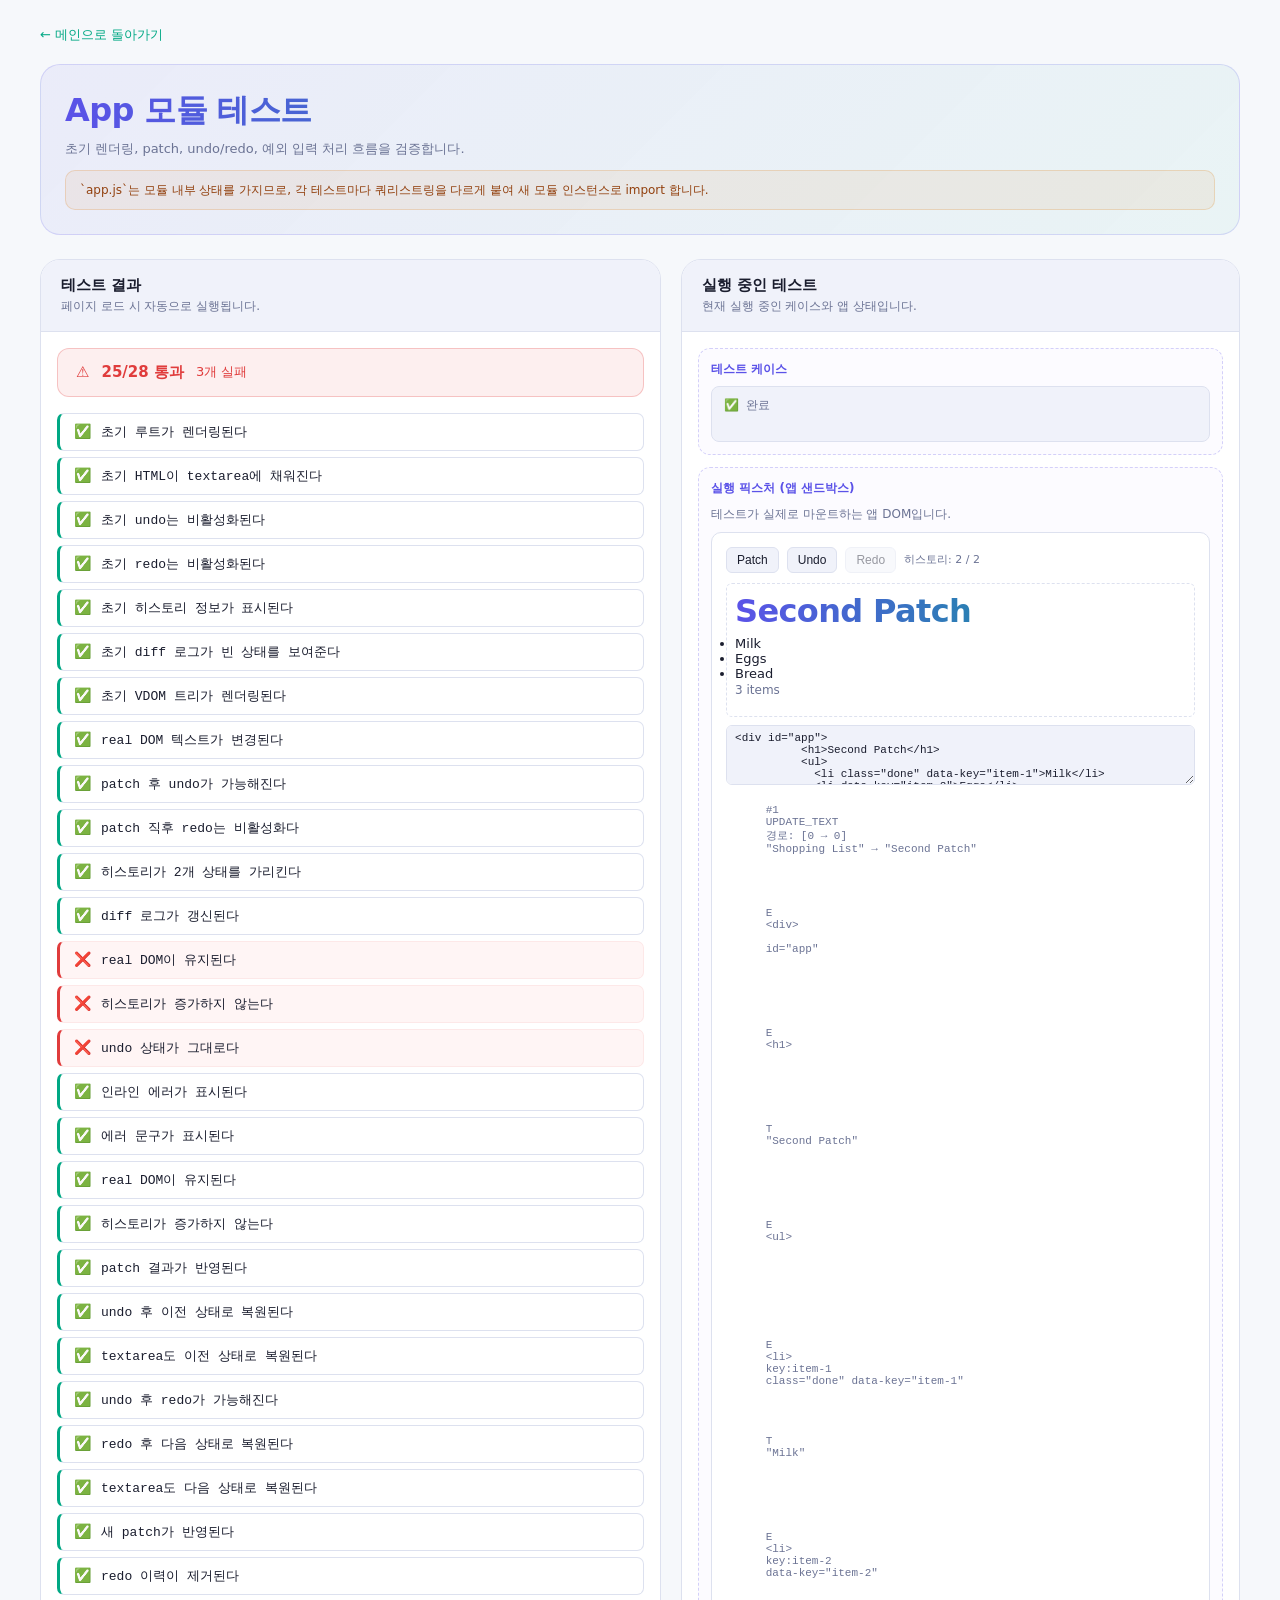
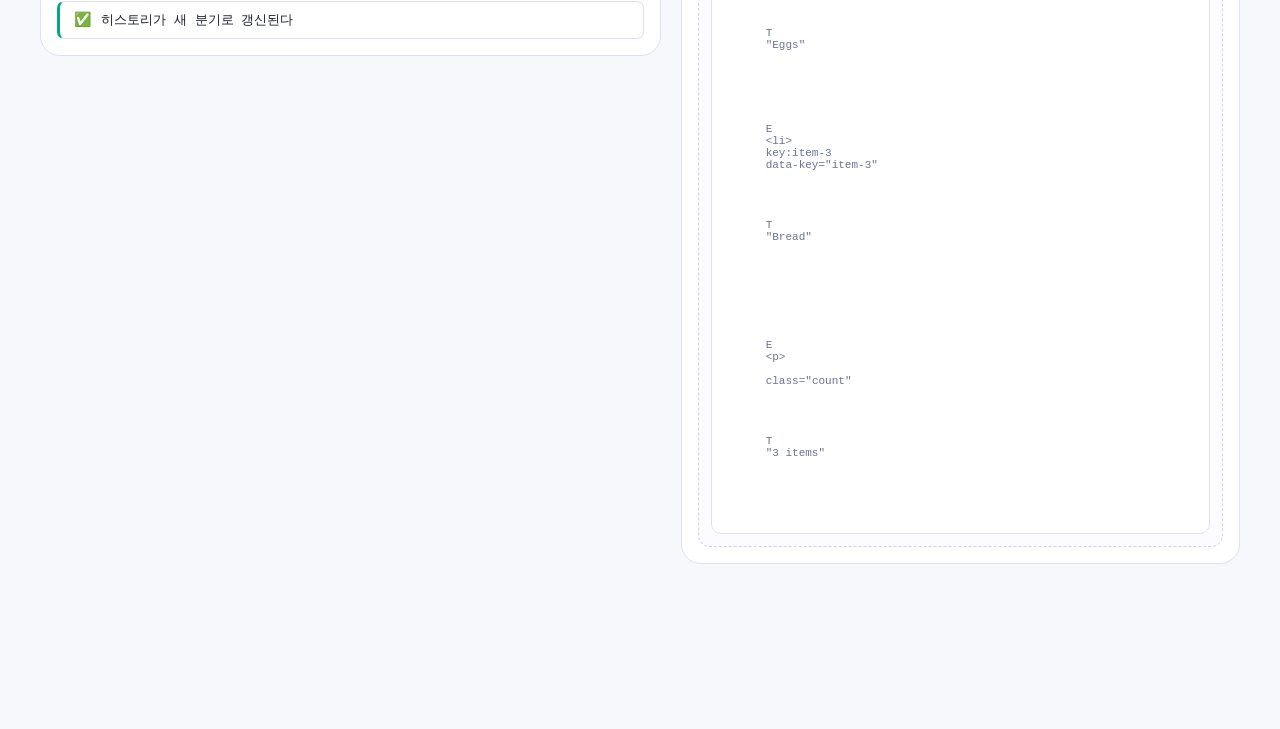
==== tests/app.test.html @ bf4c4ac6 "feat(app.test): 순차 실행 시각화 — runCase에 repaint/pause 딜레이 추가 Co-Authored-By: Claude Sonnet 4.6 <noreply" ====
<!DOCTYPE html>
<html lang="ko">
<head>
  <meta charset="UTF-8">
  <meta name="viewport" content="width=device-width, initial-scale=1.0">
  <title>App Module Tests</title>
  <style>
    *, *::before, *::after { box-sizing: border-box; margin: 0; padding: 0; }
    :root {
      --bg: #f6f8fb; --surface: #ffffff; --surface2: #f0f2fa;
      --border: #dde1ef; --accent: #5b52e8; --accent2: #00a884;
      --danger: #e03c3c; --warn: #d97706; --text: #1a1d2e; --text-muted: #6b7394;
      --font-mono: 'JetBrains Mono', 'Fira Code', monospace;
      --font-sans: 'Pretendard', system-ui, sans-serif;
    }
    body { background: var(--bg); color: var(--text); font-family: var(--font-sans); padding: 24px 18px 56px; min-height: 100vh; }

    .page { max-width: 1200px; margin: 0 auto; }

    a.back { display: inline-flex; align-items: center; gap: 6px; color: var(--accent2); text-decoration: none; font-size: 13px; margin-bottom: 20px; }
    a.back:hover { text-decoration: underline; }

    .hero { background: linear-gradient(135deg, rgba(91,82,232,0.07), rgba(0,168,132,0.05)); border: 1px solid rgba(91,82,232,0.18); border-radius: 20px; padding: 24px; margin-bottom: 24px; }
    h1 { font-size: clamp(20px, 3vw, 32px); font-weight: 800; letter-spacing: -0.02em; background: linear-gradient(90deg, var(--accent), var(--accent2)); -webkit-background-clip: text; -webkit-text-fill-color: transparent; background-clip: text; margin-bottom: 6px; }
    .subtitle { color: var(--text-muted); font-size: 13px; line-height: 1.6; }
    .note { margin-bottom: 0; padding: 10px 14px; border-radius: 10px; background: rgba(217,119,6,0.07); border: 1px solid rgba(217,119,6,0.2); color: #92400e; font-size: 12px; line-height: 1.5; margin-top: 10px; }

    /* ── 레이아웃 ── */
    .layout { display: grid; grid-template-columns: minmax(0, 1fr) minmax(300px, 0.9fr); gap: 20px; align-items: start; }
    @media (max-width: 900px) { .layout { grid-template-columns: 1fr; } }

    /* ── 패널 공통 ── */
    .panel { background: var(--surface); border: 1px solid var(--border); border-radius: 20px; overflow: hidden; }
    .panel-head { display: flex; justify-content: space-between; align-items: center; gap: 12px; padding: 16px 20px; border-bottom: 1px solid var(--border); background: var(--surface2); }
    .panel-head h2 { font-size: 15px; font-weight: 700; }
    .panel-head p { color: var(--text-muted); font-size: 12px; margin-top: 3px; }

    /* ── 테스트 결과 ── */
    #test-results { padding: 16px; }
    .summary { padding: 14px 18px; border-radius: 12px; margin-bottom: 16px; display: flex; align-items: center; gap: 12px; font-size: 15px; font-weight: 700; }
    .all-pass { background: rgba(0,168,132,0.08); border: 1px solid rgba(0,168,132,0.25); color: var(--accent2); }
    .has-fail { background: rgba(224,60,60,0.08); border: 1px solid rgba(224,60,60,0.25); color: var(--danger); }
    .fail-count { font-size: 13px; font-weight: 400; color: var(--danger); }
    .result-list { display: flex; flex-direction: column; gap: 6px; }
    .result-item { display: flex; align-items: baseline; gap: 10px; padding: 9px 14px; border-radius: 7px; font-size: 13px; font-family: var(--font-mono); }
    .result-item.pass { background: var(--surface); border: 1px solid var(--border); border-left: 3px solid var(--accent2); }
    .result-item.fail { background: #fff5f5; border: 1px solid #fde8e8; border-left: 3px solid var(--danger); }
    .result-icon { font-size: 14px; }
    .result-msg { flex: 1; }
    .result-error { color: var(--danger); font-size: 11px; }

    /* ── 미리보기 패널 ── */
    .preview { padding: 16px; display: flex; flex-direction: column; gap: 12px; }
    .preview-card { border: 1px dashed rgba(91,82,232,0.25); border-radius: 12px; padding: 12px; background: rgba(91,82,232,0.02); }
    .preview-card h3 { font-size: 12px; font-weight: 700; margin-bottom: 8px; color: var(--accent); }
    .preview-card p { color: var(--text-muted); font-size: 12px; line-height: 1.6; margin-bottom: 8px; }
    .fixture-label { min-height: 56px; border-radius: 8px; border: 1px solid var(--border); background: var(--surface2); padding: 10px 12px; font-size: 12px; font-family: var(--font-mono); color: var(--text-muted); word-break: break-word; line-height: 1.55; }

    /* ── 샌드박스 (앱 미리보기) ── */
    #sandbox {
      border-radius: 10px; border: 1px solid var(--border);
      background: var(--surface); color: var(--text);
      padding: 14px; font-size: 13px;
      min-height: 160px; overflow: auto;
    }
    #sandbox .toolbar { display: flex; gap: 8px; margin-bottom: 10px; flex-wrap: wrap; }
    #sandbox button { padding: 5px 10px; border-radius: 6px; border: 1px solid var(--border); background: var(--surface2); font-size: 12px; cursor: pointer; color: var(--text); }
    #sandbox button:disabled { opacity: 0.45; cursor: not-allowed; }
    #sandbox #history-info { font-size: 11px; color: var(--text-muted); align-self: center; }
    #sandbox #app-alert { padding: 6px 10px; border-radius: 6px; background: rgba(224,60,60,0.07); border: 1px solid rgba(224,60,60,0.2); color: var(--danger); font-size: 12px; margin-bottom: 8px; }
    #sandbox #app-alert[hidden] { display: none; }
    #sandbox #real-area { border: 1px dashed var(--border); border-radius: 6px; padding: 8px; min-height: 60px; margin-bottom: 8px; }
    #sandbox textarea { width: 100%; border: 1px solid var(--border); border-radius: 6px; padding: 6px 8px; font-size: 11px; font-family: var(--font-mono); resize: vertical; min-height: 60px; box-sizing: border-box; background: var(--surface2); color: var(--text); }
    #sandbox #diff-log, #sandbox #vdom-tree { font-size: 11px; color: var(--text-muted); font-family: var(--font-mono); margin-top: 4px; white-space: pre-wrap; }
  </style>
</head>
<body>
<div class="page">
  <a class="back" href="../index.html">← 메인으로 돌아가기</a>

  <section class="hero">
    <h1>App 모듈 테스트</h1>
    <p class="subtitle">초기 렌더링, patch, undo/redo, 예외 입력 처리 흐름을 검증합니다.</p>
    <div class="note">`app.js`는 모듈 내부 상태를 가지므로, 각 테스트마다 쿼리스트링을 다르게 붙여 새 모듈 인스턴스로 import 합니다.</div>
  </section>

  <section class="layout">
    <!-- 테스트 결과 패널 -->
    <div class="panel">
      <div class="panel-head">
        <div>
          <h2>테스트 결과</h2>
          <p>페이지 로드 시 자동으로 실행됩니다.</p>
        </div>
      </div>
      <div id="test-results">테스트 실행 중...</div>
    </div>

    <!-- 미리보기 패널 -->
    <aside class="panel">
      <div class="panel-head">
        <div>
          <h2>실행 중인 테스트</h2>
          <p>현재 실행 중인 케이스와 앱 상태입니다.</p>
        </div>
      </div>
      <div class="preview">
        <section class="preview-card">
          <h3>테스트 케이스</h3>
          <div id="current-test" class="fixture-label">대기 중...</div>
        </section>
        <section class="preview-card">
          <h3>실행 픽스처 (앱 샌드박스)</h3>
          <p>테스트가 실제로 마운트하는 앱 DOM입니다.</p>
          <div id="sandbox"></div>
        </section>
      </div>
    </aside>
  </section>
</div>

  <script type="module">
    import { assert, renderResults } from './test-runner.js';

    const sandbox = document.getElementById('sandbox');
    const currentTestEl = document.getElementById('current-test');

    function buildFixture() {
      sandbox.innerHTML = `
        <div class="toolbar">
          <button id="btn-patch">Patch</button>
          <button id="btn-undo">Undo</button>
          <button id="btn-redo">Redo</button>
          <span id="history-info"></span>
        </div>
        <div id="app-alert" hidden></div>
        <div id="real-area"></div>
        <textarea id="test-area"></textarea>
        <div id="diff-log"></div>
        <div id="vdom-tree"></div>
      `;
    }

    async function bootApp(label) {
      buildFixture();
      const mod = await import(`../src/app.js?case=${encodeURIComponent(label)}-${Date.now()}-${Math.random()}`);
      mod.init();
      return {
        realArea: document.getElementById('real-area'),
        testArea: document.getElementById('test-area'),
        patchBtn: document.getElementById('btn-patch'),
        undoBtn: document.getElementById('btn-undo'),
        redoBtn: document.getElementById('btn-redo'),
        diffLog: document.getElementById('diff-log'),
        vdomTree: document.getElementById('vdom-tree'),
        historyInfo: document.getElementById('history-info'),
        appAlert: document.getElementById('app-alert'),
      };
    }

    async function runCase(name, fn) {
      if (currentTestEl) currentTestEl.textContent = name;
      await new Promise(r => setTimeout(r, 0));   // repaint으로 테스트명 표시
      try {
        await fn();
        console.log(`PASS: ${name}`);
      } catch (error) {
        console.error(`FAIL: ${name}`, error);
        assert(false, `${name} - ${error.message}`);
      }
      await new Promise(r => setTimeout(r, 150)); // 다음 테스트 전 시각적 여백
    }

    function click(el) {
      el.dispatchEvent(new MouseEvent('click', { bubbles: true }));
    }

    function normalize(html) {
      return html.replace(/\s+/g, ' ').trim();
    }

    await runCase('init: 초기 DOM과 버튼 상태를 세팅한다', async () => {
      const app = await bootApp('init');

      assert(app.realArea.querySelector('#app') !== null, '초기 루트가 렌더링된다');
      assert(app.testArea.value.trim().length > 0, '초기 HTML이 textarea에 채워진다');
      assert(app.undoBtn.disabled === true, '초기 undo는 비활성화된다');
      assert(app.redoBtn.disabled === true, '초기 redo는 비활성화된다');
      assert(app.historyInfo.textContent.includes('1 / 1'), '초기 히스토리 정보가 표시된다');
      assert(app.diffLog.textContent.includes('변경'), '초기 diff 로그가 빈 상태를 보여준다');
      assert(app.vdomTree.textContent.trim().length > 0, '초기 VDOM 트리가 렌더링된다');
    });

    await runCase('patch: 유효한 HTML 입력 시 실제 DOM과 히스토리가 갱신된다', async () => {
      const app = await bootApp('patch-valid');
      app.testArea.value = `
        <div id="app">
          <h1>Updated List</h1>
          <ul>
            <li class="done" data-key="item-1">Milk</li>
            <li data-key="item-2">Eggs</li>
            <li data-key="item-3">Bread</li>
          </ul>
          <p class="count">3 items</p>
        </div>
      `.trim();

      click(app.patchBtn);

      assert(app.realArea.querySelector('h1')?.textContent === 'Updated List', 'real DOM 텍스트가 변경된다');
      assert(app.undoBtn.disabled === false, 'patch 후 undo가 가능해진다');
      assert(app.redoBtn.disabled === true, 'patch 직후 redo는 비활성화다');
      assert(app.historyInfo.textContent.includes('2 / 2'), '히스토리가 2개 상태를 가리킨다');
      assert(app.diffLog.textContent.trim().length > 0, 'diff 로그가 갱신된다');
    });

    await runCase('patch: 빈 입력은 무시된다', async () => {
      const app = await bootApp('patch-empty');
      const before = normalize(app.realArea.innerHTML);

      app.testArea.value = '   ';
      click(app.patchBtn);

      assert(normalize(app.realArea.innerHTML) === before, 'real DOM이 유지된다');
      assert(app.historyInfo.textContent.includes('1 / 1'), '히스토리가 증가하지 않는다');
      assert(app.undoBtn.disabled === true, 'undo 상태가 그대로다');
    });

    await runCase('patch: 파싱 가능한 루트 엘리먼트가 없으면 인라인 에러를 표시하고 중단한다', async () => {
      const app = await bootApp('patch-invalid');
      const before = normalize(app.realArea.innerHTML);
      app.testArea.value = 'plain text only';
      click(app.patchBtn);

      assert(app.appAlert.hidden === false, '인라인 에러가 표시된다');
      assert(app.appAlert.textContent.includes('유효한 HTML을 입력해주세요.'), '에러 문구가 표시된다');
      assert(normalize(app.realArea.innerHTML) === before, 'real DOM이 유지된다');
      assert(app.historyInfo.textContent.includes('1 / 1'), '히스토리가 증가하지 않는다');
    });

    await runCase('undo / redo: patch 이후 이전 상태와 다음 상태로 이동한다', async () => {
      const app = await bootApp('undo-redo');
      app.testArea.value = `
        <div id="app">
          <h1>Shopping List</h1>
          <ul>
            <li class="done" data-key="item-1">Milk</li>
            <li data-key="item-2">Yogurt</li>
            <li data-key="item-3">Bread</li>
          </ul>
          <p class="count">3 items</p>
        </div>
      `.trim();

      click(app.patchBtn);
      assert(app.realArea.textContent.includes('Yogurt'), 'patch 결과가 반영된다');

      click(app.undoBtn);
      assert(app.realArea.textContent.includes('Eggs'), 'undo 후 이전 상태로 복원된다');
      assert(app.testArea.value.includes('Eggs'), 'textarea도 이전 상태로 복원된다');
      assert(app.redoBtn.disabled === false, 'undo 후 redo가 가능해진다');

      click(app.redoBtn);
      assert(app.realArea.textContent.includes('Yogurt'), 'redo 후 다음 상태로 복원된다');
      assert(app.testArea.value.includes('Yogurt'), 'textarea도 다음 상태로 복원된다');
    });

    await runCase('redo stack: undo 후 새 patch를 하면 redo 이력이 사라진다', async () => {
      const app = await bootApp('redo-cleared');

      app.testArea.value = `
        <div id="app">
          <h1>First Patch</h1>
          <ul>
            <li class="done" data-key="item-1">Milk</li>
            <li data-key="item-2">Eggs</li>
            <li data-key="item-3">Bread</li>
          </ul>
          <p class="count">3 items</p>
        </div>
      `.trim();
      click(app.patchBtn);

      click(app.undoBtn);

      app.testArea.value = `
        <div id="app">
          <h1>Second Patch</h1>
          <ul>
            <li class="done" data-key="item-1">Milk</li>
            <li data-key="item-2">Eggs</li>
            <li data-key="item-3">Bread</li>
          </ul>
          <p class="count">3 items</p>
        </div>
      `.trim();
      click(app.patchBtn);

      assert(app.realArea.querySelector('h1')?.textContent === 'Second Patch', '새 patch가 반영된다');
      assert(app.redoBtn.disabled === true, 'redo 이력이 제거된다');
      assert(app.historyInfo.textContent.includes('2 / 2'), '히스토리가 새 분기로 갱신된다');
    });

    renderResults();
    if (currentTestEl) currentTestEl.textContent = '✅ 완료';
  </script>
</body>
</html>
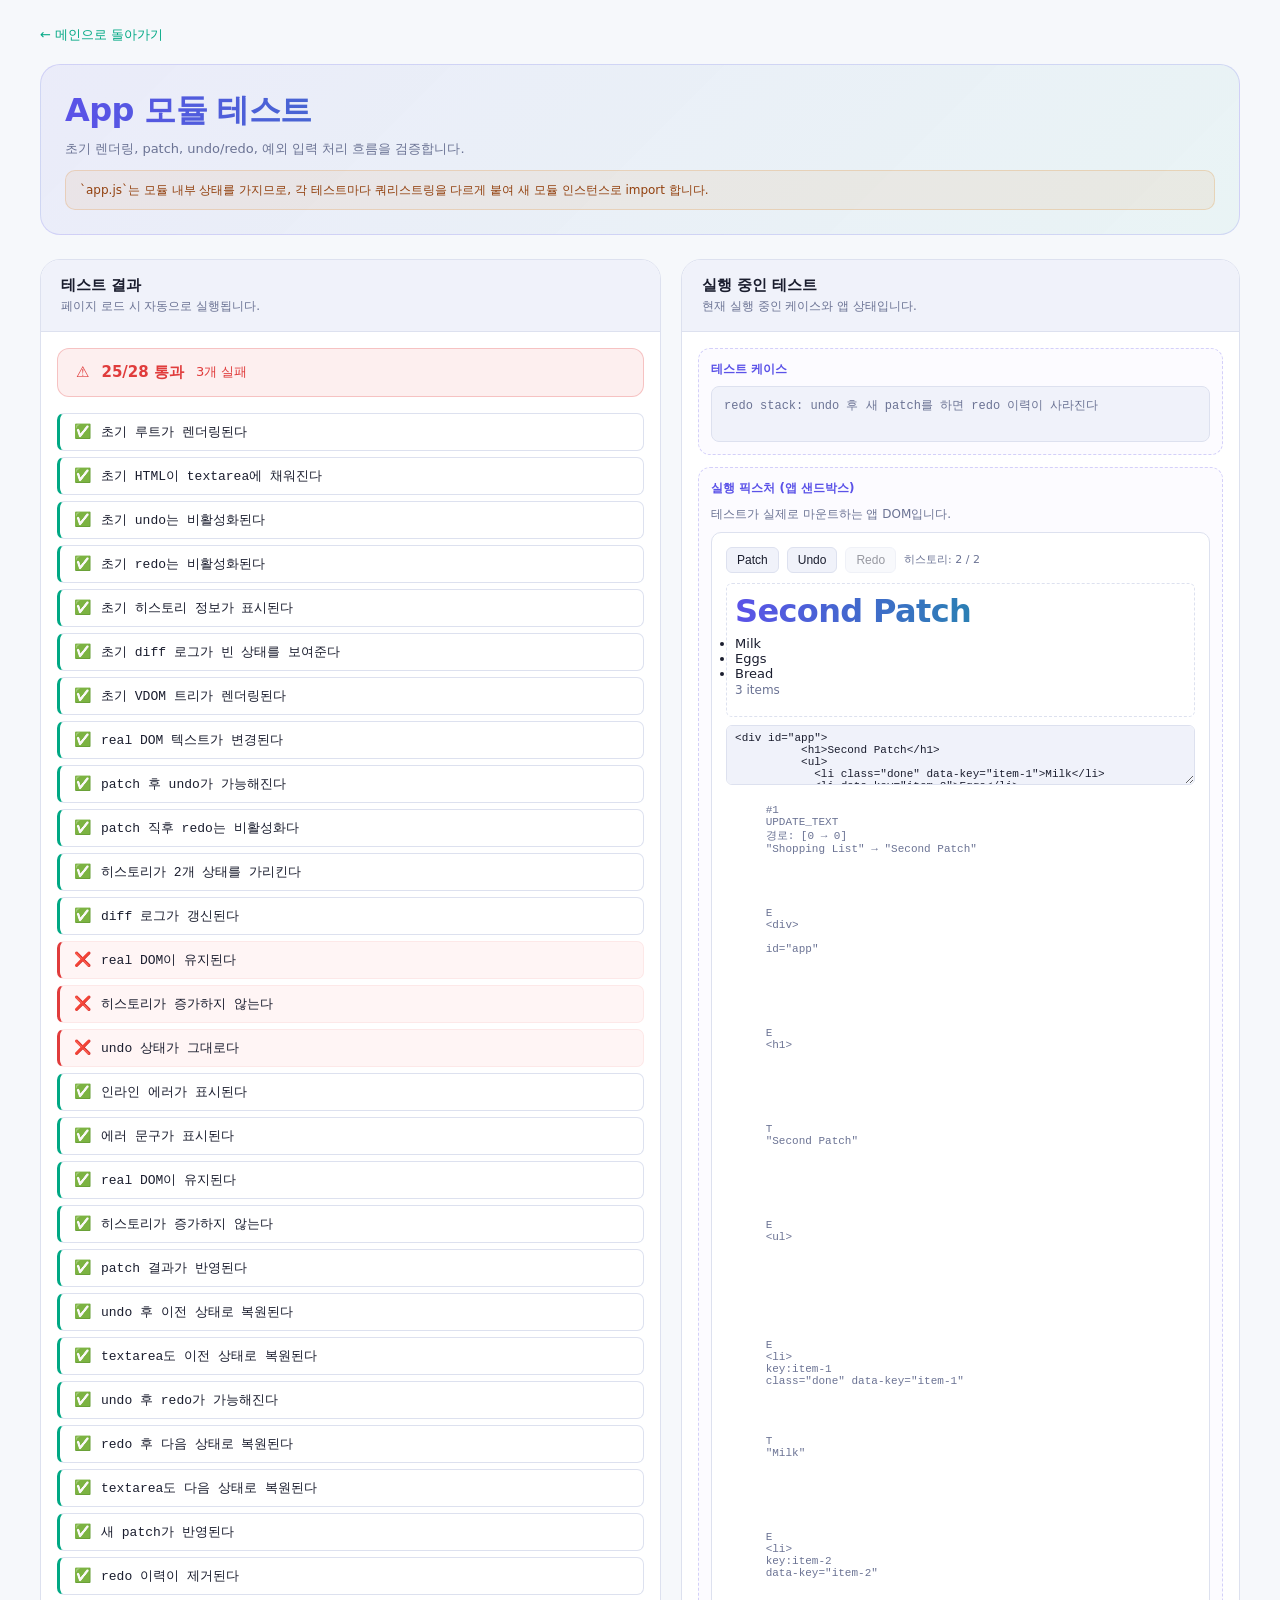
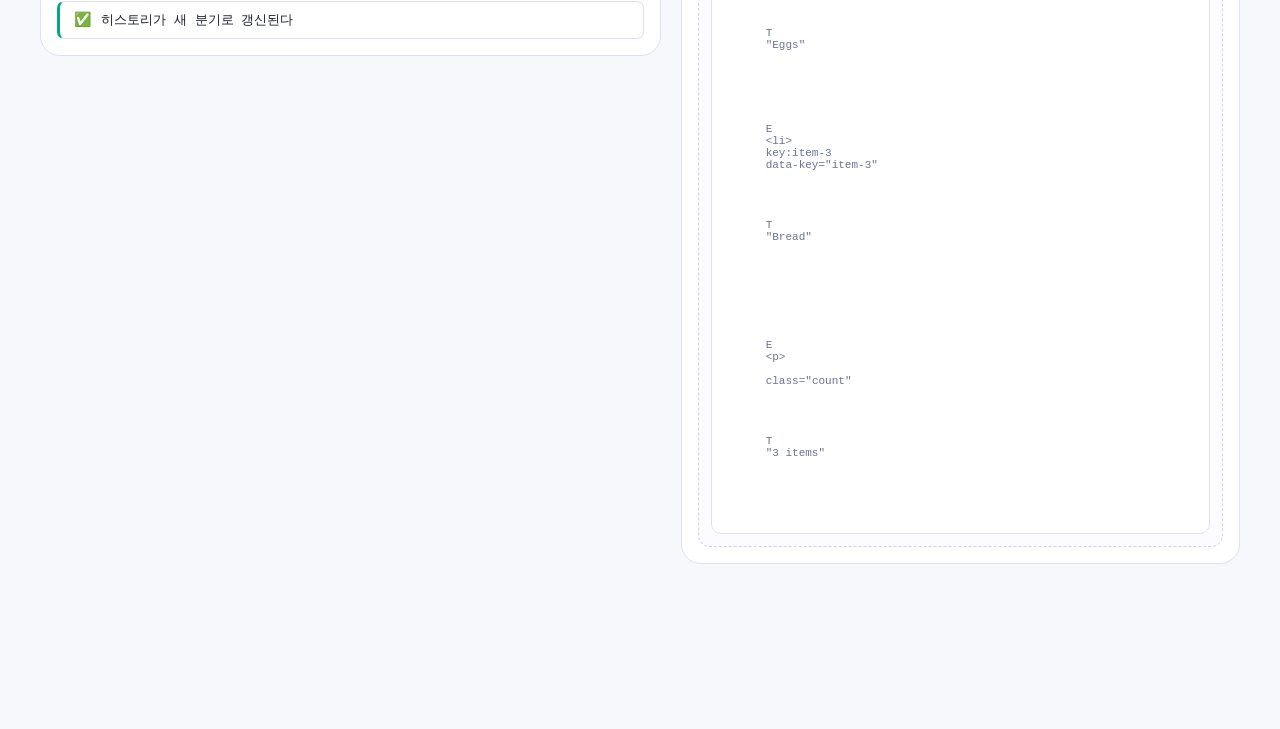
==== commit 3371ddc6: "merge: bring jadu into dev" ====
--- a/tests/app.test.html
+++ b/tests/app.test.html
@@ -160,7 +160,6 @@
 
     async function runCase(name, fn) {
       if (currentTestEl) currentTestEl.textContent = name;
-      await new Promise(r => setTimeout(r, 0));   // repaint으로 테스트명 표시
       try {
         await fn();
         console.log(`PASS: ${name}`);
@@ -168,7 +167,6 @@
         console.error(`FAIL: ${name}`, error);
         assert(false, `${name} - ${error.message}`);
       }
-      await new Promise(r => setTimeout(r, 150)); // 다음 테스트 전 시각적 여백
     }
 
     function click(el) {
@@ -302,7 +300,6 @@
     });
 
     renderResults();
-    if (currentTestEl) currentTestEl.textContent = '✅ 완료';
   </script>
 </body>
 </html>
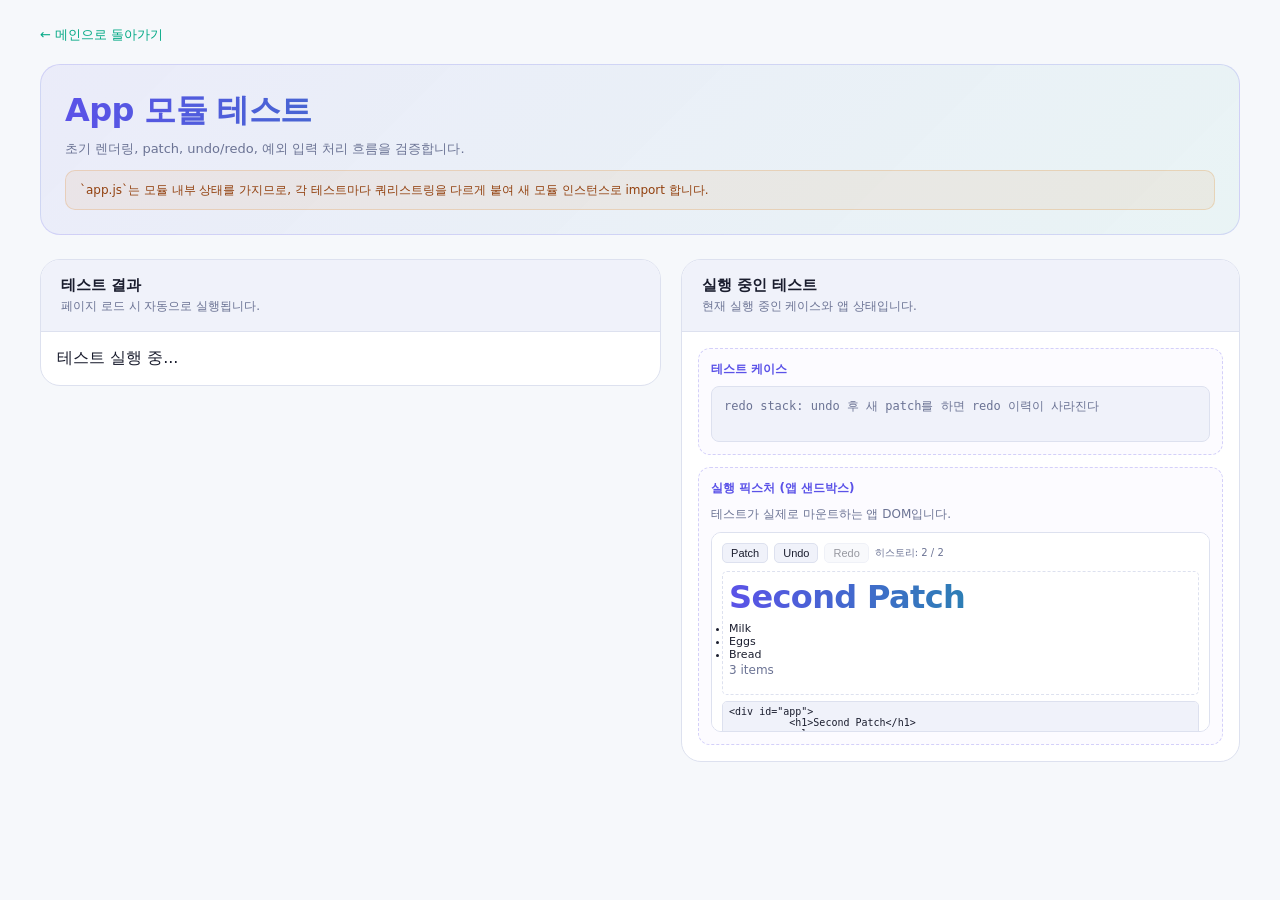
==== commit bcb04544: "style(app.test): 실행 픽스처 샌드박스 크기 축소 — 다른 테스트 페이지 UI에 맞춤 Co-Authored-By: Claude Sonnet 4.6 <noreply@an" ====
--- a/tests/app.test.html
+++ b/tests/app.test.html
@@ -60,18 +60,18 @@
     #sandbox {
       border-radius: 10px; border: 1px solid var(--border);
       background: var(--surface); color: var(--text);
-      padding: 14px; font-size: 13px;
-      min-height: 160px; overflow: auto;
-    }
-    #sandbox .toolbar { display: flex; gap: 8px; margin-bottom: 10px; flex-wrap: wrap; }
-    #sandbox button { padding: 5px 10px; border-radius: 6px; border: 1px solid var(--border); background: var(--surface2); font-size: 12px; cursor: pointer; color: var(--text); }
+      padding: 10px; font-size: 12px;
+      max-height: 200px; overflow: auto;
+    }
+    #sandbox .toolbar { display: flex; gap: 6px; margin-bottom: 8px; flex-wrap: wrap; }
+    #sandbox button { padding: 3px 8px; border-radius: 5px; border: 1px solid var(--border); background: var(--surface2); font-size: 11px; cursor: pointer; color: var(--text); }
     #sandbox button:disabled { opacity: 0.45; cursor: not-allowed; }
-    #sandbox #history-info { font-size: 11px; color: var(--text-muted); align-self: center; }
-    #sandbox #app-alert { padding: 6px 10px; border-radius: 6px; background: rgba(224,60,60,0.07); border: 1px solid rgba(224,60,60,0.2); color: var(--danger); font-size: 12px; margin-bottom: 8px; }
+    #sandbox #history-info { font-size: 10px; color: var(--text-muted); align-self: center; }
+    #sandbox #app-alert { padding: 4px 8px; border-radius: 5px; background: rgba(224,60,60,0.07); border: 1px solid rgba(224,60,60,0.2); color: var(--danger); font-size: 11px; margin-bottom: 6px; }
     #sandbox #app-alert[hidden] { display: none; }
-    #sandbox #real-area { border: 1px dashed var(--border); border-radius: 6px; padding: 8px; min-height: 60px; margin-bottom: 8px; }
-    #sandbox textarea { width: 100%; border: 1px solid var(--border); border-radius: 6px; padding: 6px 8px; font-size: 11px; font-family: var(--font-mono); resize: vertical; min-height: 60px; box-sizing: border-box; background: var(--surface2); color: var(--text); }
-    #sandbox #diff-log, #sandbox #vdom-tree { font-size: 11px; color: var(--text-muted); font-family: var(--font-mono); margin-top: 4px; white-space: pre-wrap; }
+    #sandbox #real-area { border: 1px dashed var(--border); border-radius: 5px; padding: 6px; min-height: 32px; margin-bottom: 6px; font-size: 11px; }
+    #sandbox textarea { width: 100%; border: 1px solid var(--border); border-radius: 5px; padding: 4px 6px; font-size: 10px; font-family: var(--font-mono); resize: none; height: 36px; box-sizing: border-box; background: var(--surface2); color: var(--text); }
+    #sandbox #diff-log, #sandbox #vdom-tree { font-size: 10px; color: var(--text-muted); font-family: var(--font-mono); margin-top: 3px; white-space: pre-wrap; max-height: 32px; overflow: hidden; }
   </style>
 </head>
 <body>
@@ -160,6 +160,7 @@
 
     async function runCase(name, fn) {
       if (currentTestEl) currentTestEl.textContent = name;
+      await new Promise(r => setTimeout(r, 0));   // repaint으로 테스트명 표시
       try {
         await fn();
         console.log(`PASS: ${name}`);
@@ -167,6 +168,7 @@
         console.error(`FAIL: ${name}`, error);
         assert(false, `${name} - ${error.message}`);
       }
+      await new Promise(r => setTimeout(r, 150)); // 다음 테스트 전 시각적 여백
     }
 
     function click(el) {
@@ -300,6 +302,7 @@
     });
 
     renderResults();
+    if (currentTestEl) currentTestEl.textContent = '✅ 완료';
   </script>
 </body>
 </html>
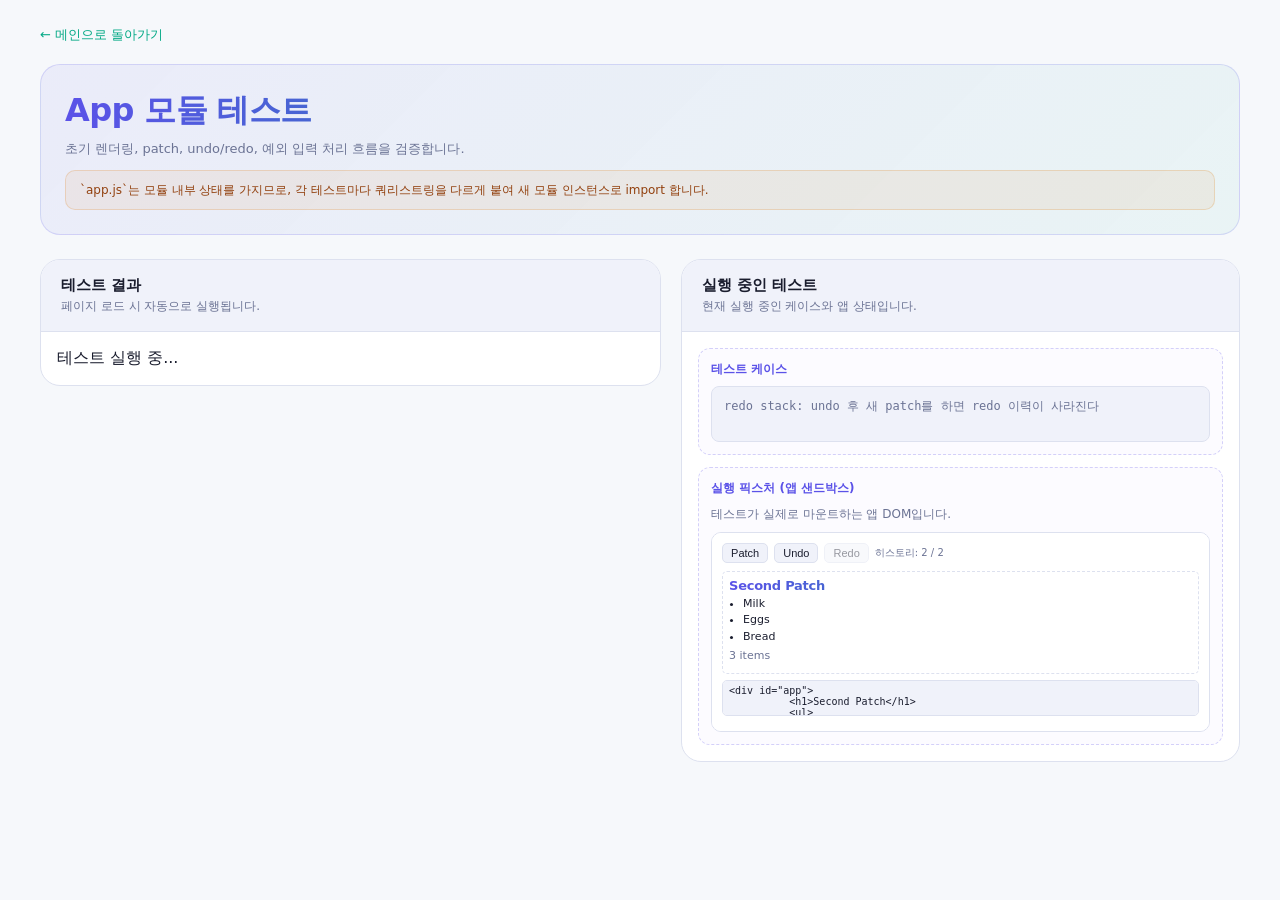
==== commit c4b176d2: "style(app.test): real-area 내부 요소 스타일 리셋 — 콘텐츠 overflow 수정 Co-Authored-By: Claude Sonnet 4.6 <noreply" ====
--- a/tests/app.test.html
+++ b/tests/app.test.html
@@ -69,7 +69,11 @@
     #sandbox #history-info { font-size: 10px; color: var(--text-muted); align-self: center; }
     #sandbox #app-alert { padding: 4px 8px; border-radius: 5px; background: rgba(224,60,60,0.07); border: 1px solid rgba(224,60,60,0.2); color: var(--danger); font-size: 11px; margin-bottom: 6px; }
     #sandbox #app-alert[hidden] { display: none; }
-    #sandbox #real-area { border: 1px dashed var(--border); border-radius: 5px; padding: 6px; min-height: 32px; margin-bottom: 6px; font-size: 11px; }
+    #sandbox #real-area { border: 1px dashed var(--border); border-radius: 5px; padding: 6px; min-height: 32px; margin-bottom: 6px; font-size: 11px; overflow: hidden; }
+    #sandbox #real-area h1, #sandbox #real-area h2, #sandbox #real-area h3 { font-size: 13px; font-weight: 700; margin: 0 0 3px; }
+    #sandbox #real-area ul, #sandbox #real-area ol { margin: 0; padding-left: 14px; }
+    #sandbox #real-area li { margin: 0; font-size: 11px; line-height: 1.5; }
+    #sandbox #real-area p { margin: 2px 0; font-size: 11px; }
     #sandbox textarea { width: 100%; border: 1px solid var(--border); border-radius: 5px; padding: 4px 6px; font-size: 10px; font-family: var(--font-mono); resize: none; height: 36px; box-sizing: border-box; background: var(--surface2); color: var(--text); }
     #sandbox #diff-log, #sandbox #vdom-tree { font-size: 10px; color: var(--text-muted); font-family: var(--font-mono); margin-top: 3px; white-space: pre-wrap; max-height: 32px; overflow: hidden; }
   </style>
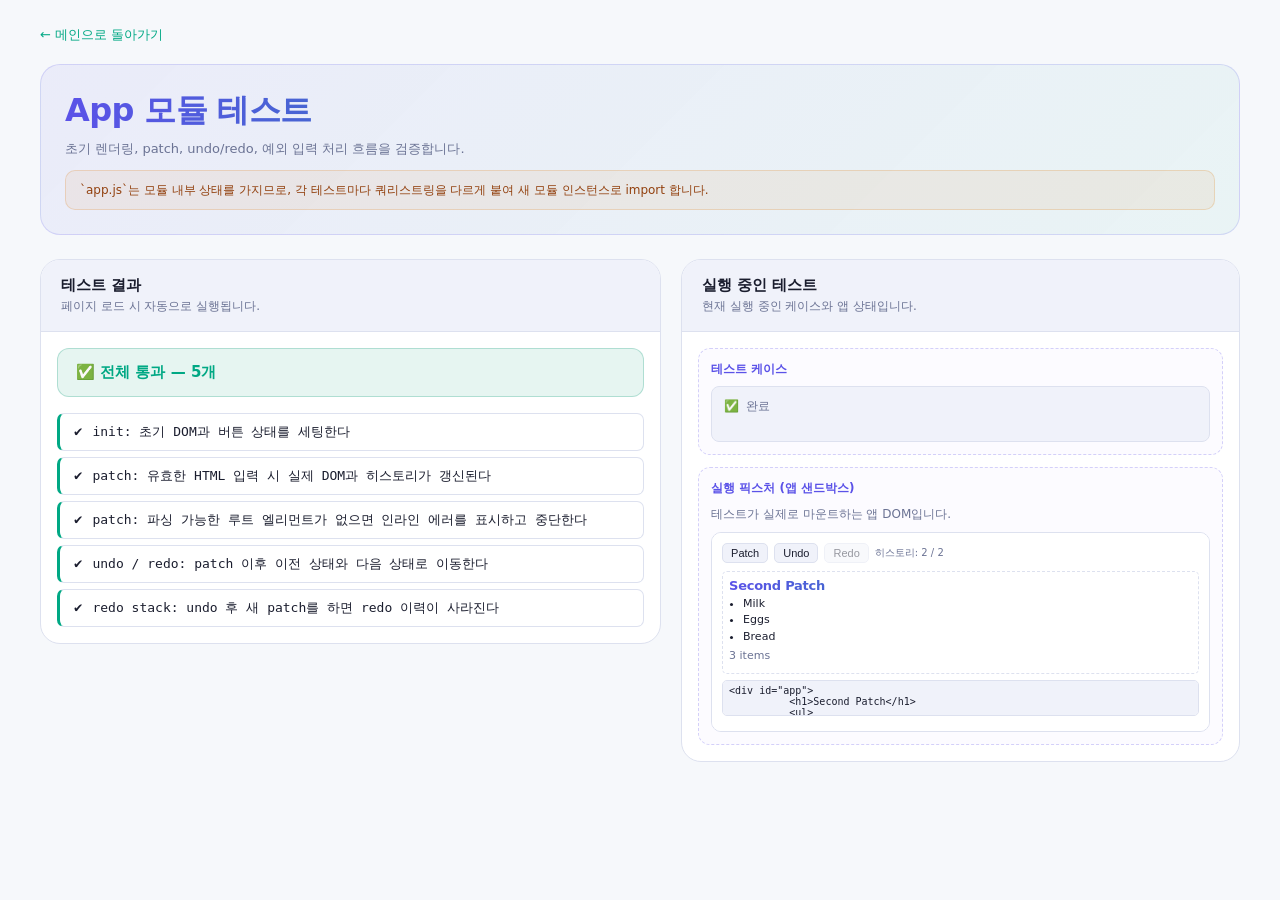
==== commit 95e4e7b6: "test(app): remove empty patch case" ====
--- a/tests/app.test.html
+++ b/tests/app.test.html
@@ -38,13 +38,13 @@
     /* ── 테스트 결과 ── */
     #test-results { padding: 16px; }
     .summary { padding: 14px 18px; border-radius: 12px; margin-bottom: 16px; display: flex; align-items: center; gap: 12px; font-size: 15px; font-weight: 700; }
-    .all-pass { background: rgba(0,168,132,0.08); border: 1px solid rgba(0,168,132,0.25); color: var(--accent2); }
-    .has-fail { background: rgba(224,60,60,0.08); border: 1px solid rgba(224,60,60,0.25); color: var(--danger); }
+    .all-pass { background: rgba(15,157,122,0.1); border: 1px solid rgba(15,157,122,0.25); color: var(--accent2); }
+    .has-fail { background: rgba(209,67,67,0.1); border: 1px solid rgba(209,67,67,0.25); color: var(--danger); }
     .fail-count { font-size: 13px; font-weight: 400; color: var(--danger); }
     .result-list { display: flex; flex-direction: column; gap: 6px; }
-    .result-item { display: flex; align-items: baseline; gap: 10px; padding: 9px 14px; border-radius: 7px; font-size: 13px; font-family: var(--font-mono); }
-    .result-item.pass { background: var(--surface); border: 1px solid var(--border); border-left: 3px solid var(--accent2); }
-    .result-item.fail { background: #fff5f5; border: 1px solid #fde8e8; border-left: 3px solid var(--danger); }
+    .result-item { display: flex; align-items: baseline; gap: 10px; padding: 9px 14px; border-radius: 7px; font-size: 13px; font-family: var(--font-mono); border: 1px solid var(--border); }
+    .result-item.pass { background: var(--surface); border-left: 3px solid var(--accent2); }
+    .result-item.fail { background: #fff5f5; border-left: 3px solid var(--danger); }
     .result-icon { font-size: 14px; }
     .result-msg { flex: 1; }
     .result-error { color: var(--danger); font-size: 11px; }
@@ -124,7 +124,32 @@
 </div>
 
   <script type="module">
-    import { assert, renderResults } from './test-runner.js';
+    let passCount = 0, failCount = 0;
+    const results = [];
+
+    function assert(condition, message) {
+      if (!condition) throw new Error(message);
+    }
+
+    function renderResults() {
+      const container = document.getElementById('test-results');
+      if (!container) return;
+      const total = passCount + failCount;
+      let html = `<div class="summary ${failCount === 0 ? 'all-pass' : 'has-fail'}">`;
+      html += failCount === 0
+        ? `✅ 전체 통과 — ${total}개`
+        : `❌ ${failCount}개 실패 <span class="fail-count">(총 ${total}개)</span>`;
+      html += '</div><div class="result-list">';
+      for (const r of results) {
+        html += `<div class="result-item ${r.pass ? 'pass' : 'fail'}">`;
+        html += `<span class="result-icon">${r.pass ? '✔' : '✘'}</span>`;
+        html += `<span class="result-msg">${r.message}</span>`;
+        if (!r.pass) html += `<span class="result-error">${r.error}</span>`;
+        html += '</div>';
+      }
+      html += '</div>';
+      container.innerHTML = html;
+    }
 
     const sandbox = document.getElementById('sandbox');
     const currentTestEl = document.getElementById('current-test');
@@ -167,10 +192,13 @@
       await new Promise(r => setTimeout(r, 0));   // repaint으로 테스트명 표시
       try {
         await fn();
+        results.push({ pass: true, message: name });
+        passCount++;
         console.log(`PASS: ${name}`);
       } catch (error) {
+        results.push({ pass: false, message: name, error: error.message });
+        failCount++;
         console.error(`FAIL: ${name}`, error);
-        assert(false, `${name} - ${error.message}`);
       }
       await new Promise(r => setTimeout(r, 150)); // 다음 테스트 전 시각적 여백
     }
@@ -218,18 +246,6 @@
       assert(app.diffLog.textContent.trim().length > 0, 'diff 로그가 갱신된다');
     });
 
-    await runCase('patch: 빈 입력은 무시된다', async () => {
-      const app = await bootApp('patch-empty');
-      const before = normalize(app.realArea.innerHTML);
-
-      app.testArea.value = '   ';
-      click(app.patchBtn);
-
-      assert(normalize(app.realArea.innerHTML) === before, 'real DOM이 유지된다');
-      assert(app.historyInfo.textContent.includes('1 / 1'), '히스토리가 증가하지 않는다');
-      assert(app.undoBtn.disabled === true, 'undo 상태가 그대로다');
-    });
-
     await runCase('patch: 파싱 가능한 루트 엘리먼트가 없으면 인라인 에러를 표시하고 중단한다', async () => {
       const app = await bootApp('patch-invalid');
       const before = normalize(app.realArea.innerHTML);
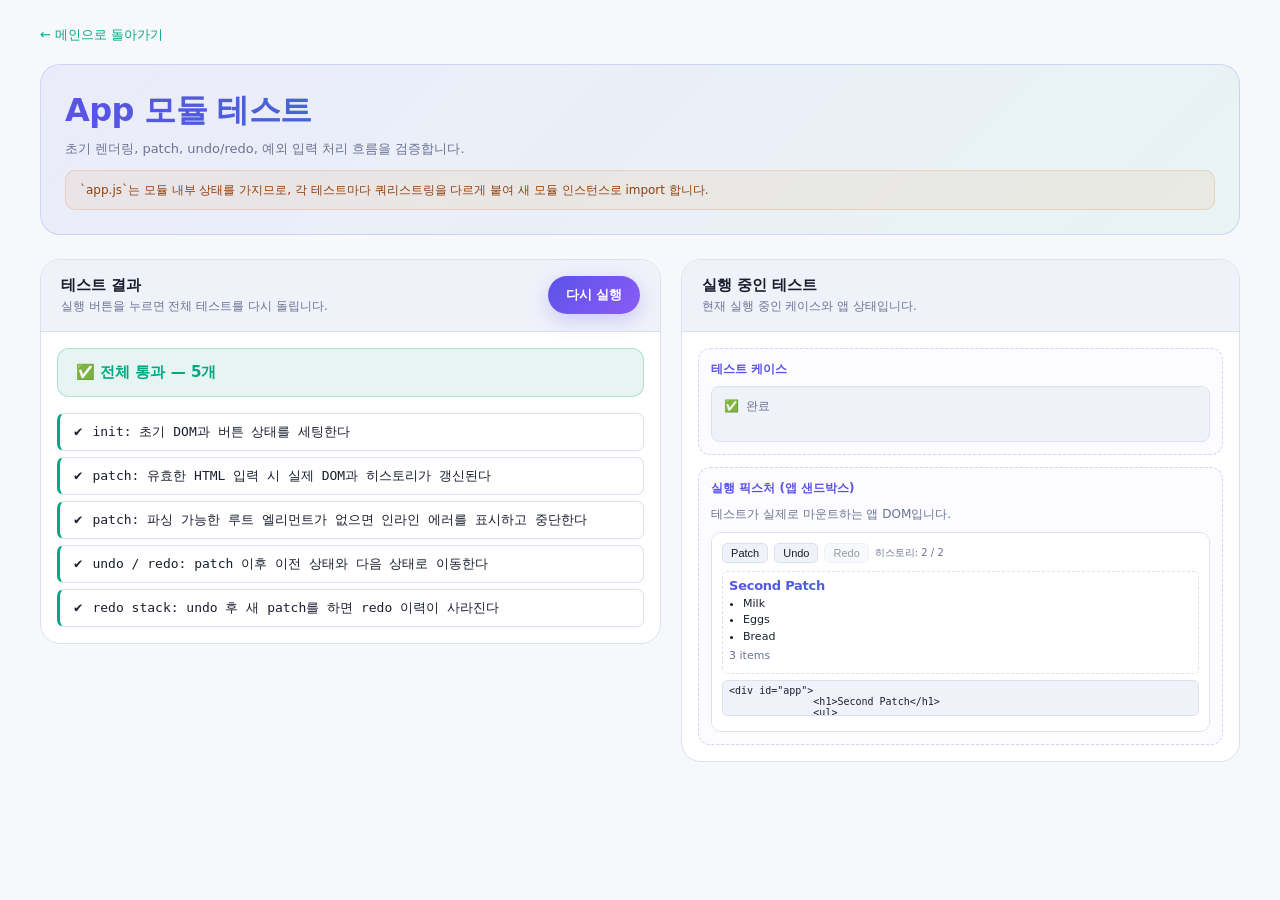
==== commit 32da41dc: "test(app): add rerun button" ====
--- a/tests/app.test.html
+++ b/tests/app.test.html
@@ -34,6 +34,16 @@
     .panel-head { display: flex; justify-content: space-between; align-items: center; gap: 12px; padding: 16px 20px; border-bottom: 1px solid var(--border); background: var(--surface2); }
     .panel-head h2 { font-size: 15px; font-weight: 700; }
     .panel-head p { color: var(--text-muted); font-size: 12px; margin-top: 3px; }
+    .run-button {
+      border: none; border-radius: 999px;
+      background: linear-gradient(135deg, var(--accent), #8b5cf6);
+      color: #fff; padding: 10px 18px; font-size: 13px; font-weight: 700;
+      cursor: pointer; transition: transform 160ms, opacity 160ms;
+      box-shadow: 0 6px 20px rgba(91,82,232,0.25);
+      white-space: nowrap;
+    }
+    .run-button:hover { transform: translateY(-1px); }
+    .run-button:disabled { opacity: 0.55; cursor: wait; transform: none; }
 
     /* ── 테스트 결과 ── */
     #test-results { padding: 16px; }
@@ -94,8 +104,9 @@
       <div class="panel-head">
         <div>
           <h2>테스트 결과</h2>
-          <p>페이지 로드 시 자동으로 실행됩니다.</p>
+          <p>실행 버튼을 누르면 전체 테스트를 다시 돌립니다.</p>
         </div>
+        <button id="run-tests" class="run-button" type="button">다시 실행</button>
       </div>
       <div id="test-results">테스트 실행 중...</div>
     </div>
@@ -126,6 +137,7 @@
   <script type="module">
     let passCount = 0, failCount = 0;
     const results = [];
+    const runButton = document.getElementById('run-tests');
 
     function assert(condition, message) {
       if (!condition) throw new Error(message);
@@ -211,118 +223,136 @@
       return html.replace(/\s+/g, ' ').trim();
     }
 
-    await runCase('init: 초기 DOM과 버튼 상태를 세팅한다', async () => {
-      const app = await bootApp('init');
-
-      assert(app.realArea.querySelector('#app') !== null, '초기 루트가 렌더링된다');
-      assert(app.testArea.value.trim().length > 0, '초기 HTML이 textarea에 채워진다');
-      assert(app.undoBtn.disabled === true, '초기 undo는 비활성화된다');
-      assert(app.redoBtn.disabled === true, '초기 redo는 비활성화된다');
-      assert(app.historyInfo.textContent.includes('1 / 1'), '초기 히스토리 정보가 표시된다');
-      assert(app.diffLog.textContent.includes('변경'), '초기 diff 로그가 빈 상태를 보여준다');
-      assert(app.vdomTree.textContent.trim().length > 0, '초기 VDOM 트리가 렌더링된다');
+    async function runTests() {
+      passCount = 0;
+      failCount = 0;
+      results.length = 0;
+      sandbox.innerHTML = '';
+      if (currentTestEl) currentTestEl.textContent = '테스트 실행 중...';
+      if (runButton) runButton.disabled = true;
+
+      try {
+        await runCase('init: 초기 DOM과 버튼 상태를 세팅한다', async () => {
+          const app = await bootApp('init');
+
+          assert(app.realArea.querySelector('#app') !== null, '초기 루트가 렌더링된다');
+          assert(app.testArea.value.trim().length > 0, '초기 HTML이 textarea에 채워진다');
+          assert(app.undoBtn.disabled === true, '초기 undo는 비활성화된다');
+          assert(app.redoBtn.disabled === true, '초기 redo는 비활성화된다');
+          assert(app.historyInfo.textContent.includes('1 / 1'), '초기 히스토리 정보가 표시된다');
+          assert(app.diffLog.textContent.includes('변경'), '초기 diff 로그가 빈 상태를 보여준다');
+          assert(app.vdomTree.textContent.trim().length > 0, '초기 VDOM 트리가 렌더링된다');
+        });
+
+        await runCase('patch: 유효한 HTML 입력 시 실제 DOM과 히스토리가 갱신된다', async () => {
+          const app = await bootApp('patch-valid');
+          app.testArea.value = `
+            <div id="app">
+              <h1>Updated List</h1>
+              <ul>
+                <li class="done" data-key="item-1">Milk</li>
+                <li data-key="item-2">Eggs</li>
+                <li data-key="item-3">Bread</li>
+              </ul>
+              <p class="count">3 items</p>
+            </div>
+          `.trim();
+
+          click(app.patchBtn);
+
+          assert(app.realArea.querySelector('h1')?.textContent === 'Updated List', 'real DOM 텍스트가 변경된다');
+          assert(app.undoBtn.disabled === false, 'patch 후 undo가 가능해진다');
+          assert(app.redoBtn.disabled === true, 'patch 직후 redo는 비활성화다');
+          assert(app.historyInfo.textContent.includes('2 / 2'), '히스토리가 2개 상태를 가리킨다');
+          assert(app.diffLog.textContent.trim().length > 0, 'diff 로그가 갱신된다');
+        });
+
+        await runCase('patch: 파싱 가능한 루트 엘리먼트가 없으면 인라인 에러를 표시하고 중단한다', async () => {
+          const app = await bootApp('patch-invalid');
+          const before = normalize(app.realArea.innerHTML);
+          app.testArea.value = 'plain text only';
+          click(app.patchBtn);
+
+          assert(app.appAlert.hidden === false, '인라인 에러가 표시된다');
+          assert(app.appAlert.textContent.includes('유효한 HTML을 입력해주세요.'), '에러 문구가 표시된다');
+          assert(normalize(app.realArea.innerHTML) === before, 'real DOM이 유지된다');
+          assert(app.historyInfo.textContent.includes('1 / 1'), '히스토리가 증가하지 않는다');
+        });
+
+        await runCase('undo / redo: patch 이후 이전 상태와 다음 상태로 이동한다', async () => {
+          const app = await bootApp('undo-redo');
+          app.testArea.value = `
+            <div id="app">
+              <h1>Shopping List</h1>
+              <ul>
+                <li class="done" data-key="item-1">Milk</li>
+                <li data-key="item-2">Yogurt</li>
+                <li data-key="item-3">Bread</li>
+              </ul>
+              <p class="count">3 items</p>
+            </div>
+          `.trim();
+
+          click(app.patchBtn);
+          assert(app.realArea.textContent.includes('Yogurt'), 'patch 결과가 반영된다');
+
+          click(app.undoBtn);
+          assert(app.realArea.textContent.includes('Eggs'), 'undo 후 이전 상태로 복원된다');
+          assert(app.testArea.value.includes('Eggs'), 'textarea도 이전 상태로 복원된다');
+          assert(app.redoBtn.disabled === false, 'undo 후 redo가 가능해진다');
+
+          click(app.redoBtn);
+          assert(app.realArea.textContent.includes('Yogurt'), 'redo 후 다음 상태로 복원된다');
+          assert(app.testArea.value.includes('Yogurt'), 'textarea도 다음 상태로 복원된다');
+        });
+
+        await runCase('redo stack: undo 후 새 patch를 하면 redo 이력이 사라진다', async () => {
+          const app = await bootApp('redo-cleared');
+
+          app.testArea.value = `
+            <div id="app">
+              <h1>First Patch</h1>
+              <ul>
+                <li class="done" data-key="item-1">Milk</li>
+                <li data-key="item-2">Eggs</li>
+                <li data-key="item-3">Bread</li>
+              </ul>
+              <p class="count">3 items</p>
+            </div>
+          `.trim();
+          click(app.patchBtn);
+
+          click(app.undoBtn);
+
+          app.testArea.value = `
+            <div id="app">
+              <h1>Second Patch</h1>
+              <ul>
+                <li class="done" data-key="item-1">Milk</li>
+                <li data-key="item-2">Eggs</li>
+                <li data-key="item-3">Bread</li>
+              </ul>
+              <p class="count">3 items</p>
+            </div>
+          `.trim();
+          click(app.patchBtn);
+
+          assert(app.realArea.querySelector('h1')?.textContent === 'Second Patch', '새 patch가 반영된다');
+          assert(app.redoBtn.disabled === true, 'redo 이력이 제거된다');
+          assert(app.historyInfo.textContent.includes('2 / 2'), '히스토리가 새 분기로 갱신된다');
+        });
+      } finally {
+        renderResults();
+        if (currentTestEl) currentTestEl.textContent = '✅ 완료';
+        if (runButton) runButton.disabled = false;
+      }
+    }
+
+    runButton?.addEventListener('click', () => {
+      runTests();
     });
 
-    await runCase('patch: 유효한 HTML 입력 시 실제 DOM과 히스토리가 갱신된다', async () => {
-      const app = await bootApp('patch-valid');
-      app.testArea.value = `
-        <div id="app">
-          <h1>Updated List</h1>
-          <ul>
-            <li class="done" data-key="item-1">Milk</li>
-            <li data-key="item-2">Eggs</li>
-            <li data-key="item-3">Bread</li>
-          </ul>
-          <p class="count">3 items</p>
-        </div>
-      `.trim();
-
-      click(app.patchBtn);
-
-      assert(app.realArea.querySelector('h1')?.textContent === 'Updated List', 'real DOM 텍스트가 변경된다');
-      assert(app.undoBtn.disabled === false, 'patch 후 undo가 가능해진다');
-      assert(app.redoBtn.disabled === true, 'patch 직후 redo는 비활성화다');
-      assert(app.historyInfo.textContent.includes('2 / 2'), '히스토리가 2개 상태를 가리킨다');
-      assert(app.diffLog.textContent.trim().length > 0, 'diff 로그가 갱신된다');
-    });
-
-    await runCase('patch: 파싱 가능한 루트 엘리먼트가 없으면 인라인 에러를 표시하고 중단한다', async () => {
-      const app = await bootApp('patch-invalid');
-      const before = normalize(app.realArea.innerHTML);
-      app.testArea.value = 'plain text only';
-      click(app.patchBtn);
-
-      assert(app.appAlert.hidden === false, '인라인 에러가 표시된다');
-      assert(app.appAlert.textContent.includes('유효한 HTML을 입력해주세요.'), '에러 문구가 표시된다');
-      assert(normalize(app.realArea.innerHTML) === before, 'real DOM이 유지된다');
-      assert(app.historyInfo.textContent.includes('1 / 1'), '히스토리가 증가하지 않는다');
-    });
-
-    await runCase('undo / redo: patch 이후 이전 상태와 다음 상태로 이동한다', async () => {
-      const app = await bootApp('undo-redo');
-      app.testArea.value = `
-        <div id="app">
-          <h1>Shopping List</h1>
-          <ul>
-            <li class="done" data-key="item-1">Milk</li>
-            <li data-key="item-2">Yogurt</li>
-            <li data-key="item-3">Bread</li>
-          </ul>
-          <p class="count">3 items</p>
-        </div>
-      `.trim();
-
-      click(app.patchBtn);
-      assert(app.realArea.textContent.includes('Yogurt'), 'patch 결과가 반영된다');
-
-      click(app.undoBtn);
-      assert(app.realArea.textContent.includes('Eggs'), 'undo 후 이전 상태로 복원된다');
-      assert(app.testArea.value.includes('Eggs'), 'textarea도 이전 상태로 복원된다');
-      assert(app.redoBtn.disabled === false, 'undo 후 redo가 가능해진다');
-
-      click(app.redoBtn);
-      assert(app.realArea.textContent.includes('Yogurt'), 'redo 후 다음 상태로 복원된다');
-      assert(app.testArea.value.includes('Yogurt'), 'textarea도 다음 상태로 복원된다');
-    });
-
-    await runCase('redo stack: undo 후 새 patch를 하면 redo 이력이 사라진다', async () => {
-      const app = await bootApp('redo-cleared');
-
-      app.testArea.value = `
-        <div id="app">
-          <h1>First Patch</h1>
-          <ul>
-            <li class="done" data-key="item-1">Milk</li>
-            <li data-key="item-2">Eggs</li>
-            <li data-key="item-3">Bread</li>
-          </ul>
-          <p class="count">3 items</p>
-        </div>
-      `.trim();
-      click(app.patchBtn);
-
-      click(app.undoBtn);
-
-      app.testArea.value = `
-        <div id="app">
-          <h1>Second Patch</h1>
-          <ul>
-            <li class="done" data-key="item-1">Milk</li>
-            <li data-key="item-2">Eggs</li>
-            <li data-key="item-3">Bread</li>
-          </ul>
-          <p class="count">3 items</p>
-        </div>
-      `.trim();
-      click(app.patchBtn);
-
-      assert(app.realArea.querySelector('h1')?.textContent === 'Second Patch', '새 patch가 반영된다');
-      assert(app.redoBtn.disabled === true, 'redo 이력이 제거된다');
-      assert(app.historyInfo.textContent.includes('2 / 2'), '히스토리가 새 분기로 갱신된다');
-    });
-
-    renderResults();
-    if (currentTestEl) currentTestEl.textContent = '✅ 완료';
+    await runTests();
   </script>
 </body>
 </html>
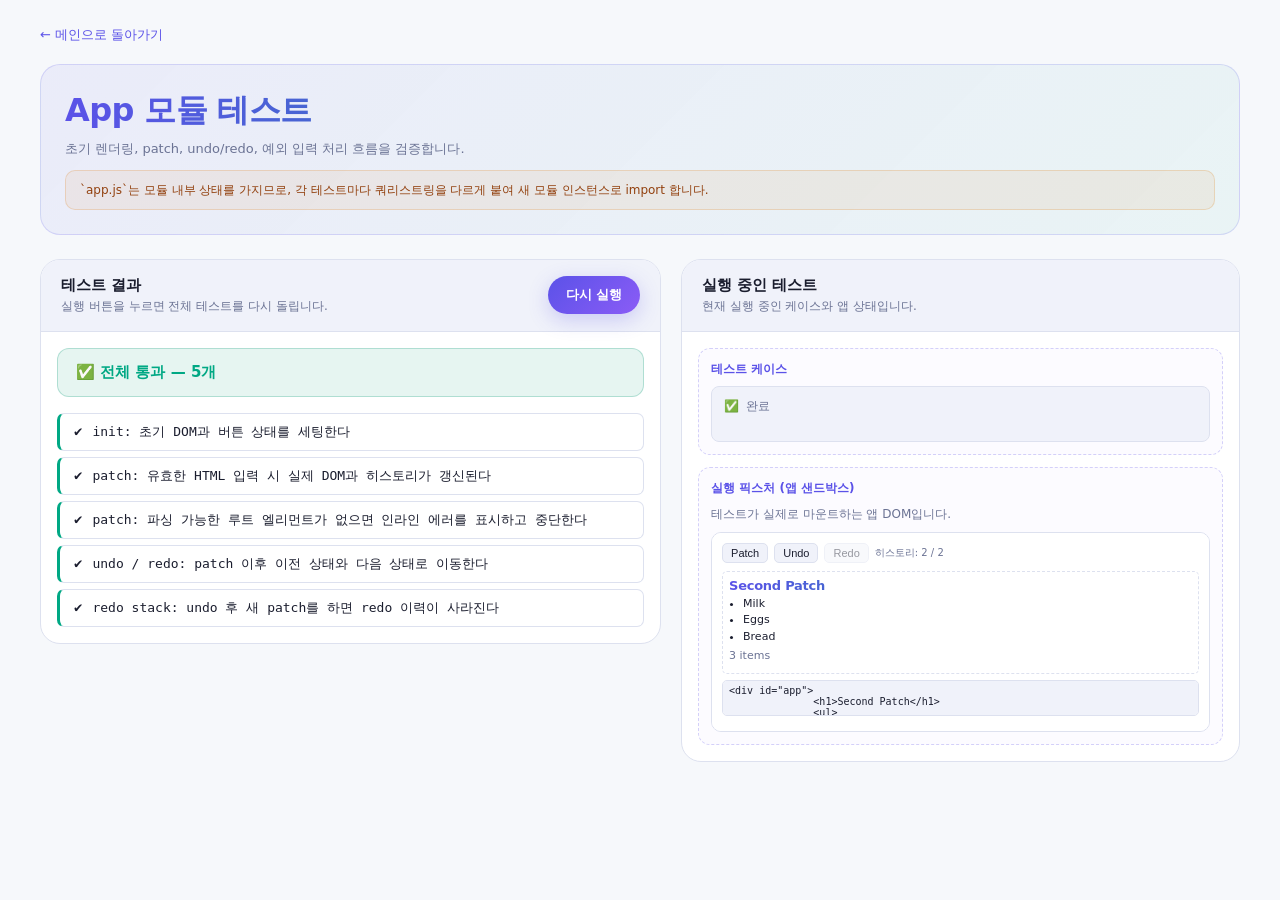
==== commit 14864b98: "style(app.test): align back link color with diff" ====
--- a/tests/app.test.html
+++ b/tests/app.test.html
@@ -17,7 +17,7 @@
 
     .page { max-width: 1200px; margin: 0 auto; }
 
-    a.back { display: inline-flex; align-items: center; gap: 6px; color: var(--accent2); text-decoration: none; font-size: 13px; margin-bottom: 20px; }
+    a.back { display: inline-flex; align-items: center; gap: 6px; color: var(--accent); text-decoration: none; font-size: 13px; margin-bottom: 20px; }
     a.back:hover { text-decoration: underline; }
 
     .hero { background: linear-gradient(135deg, rgba(91,82,232,0.07), rgba(0,168,132,0.05)); border: 1px solid rgba(91,82,232,0.18); border-radius: 20px; padding: 24px; margin-bottom: 24px; }
